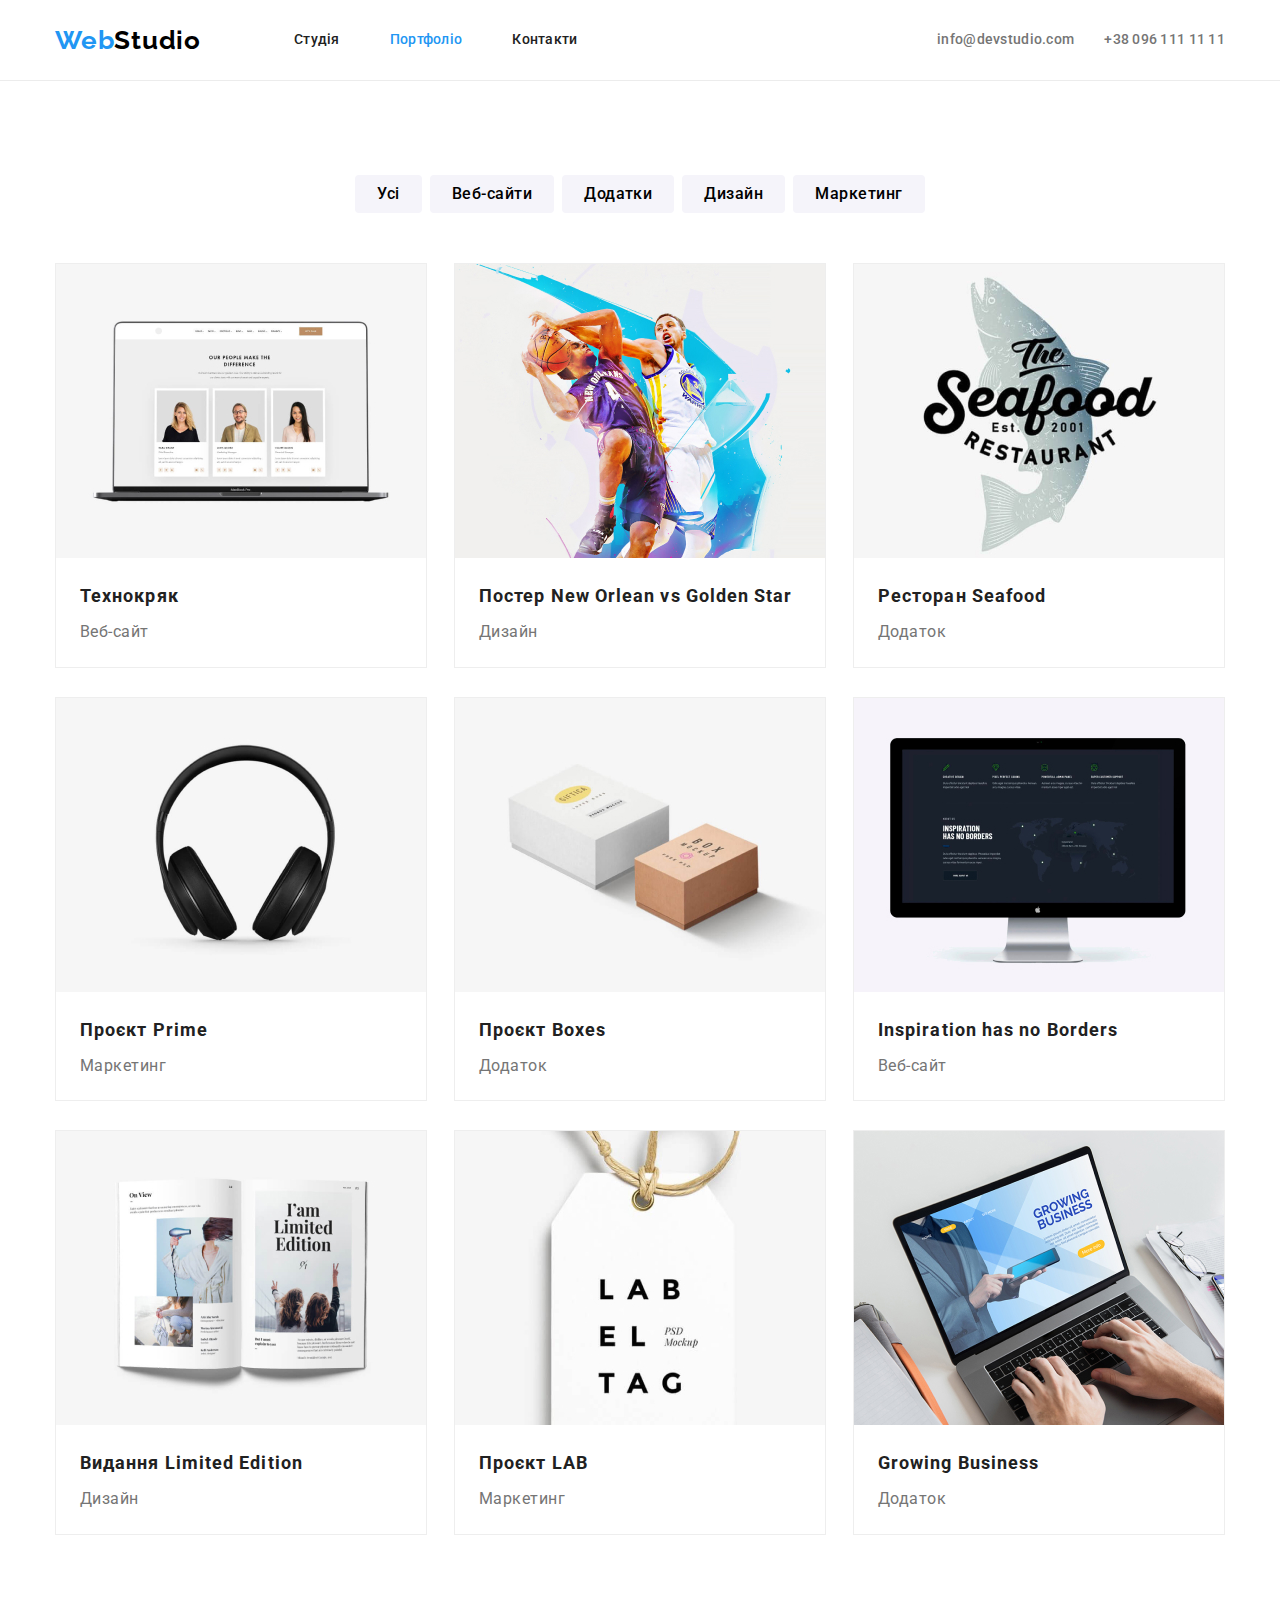
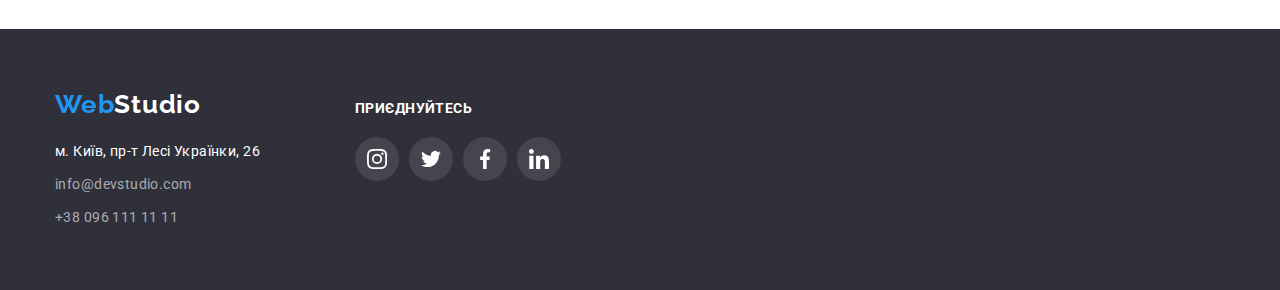
==== portfolio.html @ 4156b17c "hw" ====
<!DOCTYPE html>
<html lang="uk">
  <head>
    <meta charset="UTF-8" />
    <meta http-equiv="X-UA-Compatible" content="IE=edge" />
    <meta name="viewport" content="width=device-width, initial-scale=1.0" />
    <title>Портфоліо</title>
    <link rel="preconnect" href="https://fonts.googleapis.com" />
    <link rel="preconnect" href="https://fonts.gstatic.com" crossorigin />
    <link
      href="https://fonts.googleapis.com/css2?family=Raleway:wght@700&family=Roboto:wght@400;500;700;900&display=swap"
      rel="stylesheet"
    />
    <link
      rel="stylesheet"
      href="https://cdnjs.cloudflare.com/ajax/libs/modern-normalize/1.1.0/modern-normalize.min.css"
    />
    <link rel="stylesheet" href="./css/styles.css" />
  </head>
  <body>
    <header class="header">
      <div class="container header-div">
        <nav class="header-nav">
          <a class="logo link" href="./index.html" lang="en"
            >Web<span class="logo-span-header">Studio</span></a
          >
          <ul class="menu-nav list">
            <li class="menu-nav-item">
              <a class="menu-nav-link link" href="./index.html">Студія</a>
            </li>
            <li class="menu-nav-item">
              <a class="menu-nav-link current link" href="./portfolio.html">Портфоліо</a>
            </li>
            <li class="menu-nav-item">
              <a class="menu-nav-link link" href="">Контакти</a>
            </li>
          </ul>
        </nav>
        <ul class="menu-contacts list">
          <li class="menu-contact-item">
            <a class="menu-contact-link link" href="mailto:info@devstudio.com" lang="en"
              >info@devstudio.com</a
            >
          </li>
          <li class="menu-contact-item">
            <a class="menu-contact-link link" href="tel:+380961111111">+38 096 111 11 11</a>
          </li>
        </ul>
      </div>
    </header>
    <main>
      <section class="section portfolio">
        <div class="container">
          <h2 hidden>Портфоліо</h2>
          <ul class="porfolio-buttons-class list">
            <li class="filter-button-items">
              <button class="filter-button button" type="button">Усі</button>
            </li>
            <li class="filter-button-items">
              <button class="filter-button button" type="button">Веб-сайти</button>
            </li>
            <li class="filter-button-items">
              <button class="filter-button button" type="button">Додатки</button>
            </li>
            <li class="filter-button-items">
              <button class="filter-button button" type="button">Дизайн</button>
            </li>
            <li class="filter-button-items">
              <button class="filter-button button" type="button">Маркетинг</button>
            </li>
          </ul>
          <ul class="porfolio-lists list">
            <li class="portfolio-list-item">
              <img
                class="portfolio-list-img"
                src="./images/porfolio/tech.jpg"
                alt="Ноутбук з відкритою вебсторінкою"
                height="294"
                width="370"
              />
              <h2 class="portfolio-list-name">Технокряк</h2>
              <p class="portfolio-list-class">Веб-сайт</p>
            </li>
            <li class="portfolio-list-item">
              <img
                class="portfolio-list-img"
                src="./images/porfolio/orlean-golden.jpg"
                alt="Чоловіки грають в баскетбол"
                height="294"
                width="370"
              />
              <h2 class="portfolio-list-name">Постер New Orlean vs Golden Star</h2>
              <p class="portfolio-list-class">Дизайн</p>
            </li>
            <li class="portfolio-list-item">
              <img
                class="portfolio-list-img"
                src="./images/porfolio/seafood.jpg"
                alt="Велак риба"
                height="294"
                width="370"
              />
              <h2 class="portfolio-list-name">Ресторан Seafood</h2>
              <p class="portfolio-list-class">Додаток</p>
            </li>
            <li class="portfolio-list-item">
              <img
                class="portfolio-list-img"
                src="./images/porfolio/prime.jpg"
                alt="Стерео гарнітура"
                height="294"
                width="370"
              />
              <h2 class="portfolio-list-name">Проєкт Prime</h2>
              <p class="portfolio-list-class">Маркетинг</p>
            </li>
            <li class="portfolio-list-item">
              <img
                class="portfolio-list-img"
                src="./images/porfolio/boxes.jpg"
                alt="Коробки"
                height="294"
                width="370"
              />
              <h2 class="portfolio-list-name">Проєкт Boxes</h2>
              <p class="portfolio-list-class">Додаток</p>
            </li>
            <li class="portfolio-list-item">
              <img
                class="portfolio-list-img"
                src="./images/porfolio/borders.jpg"
                alt="Екран монітору з вебсторінкою"
                height="294"
                width="370"
              />
              <h2 class="portfolio-list-name">Inspiration has no Borders</h2>
              <p class="portfolio-list-class">Веб-сайт</p>
            </li>
            <li class="portfolio-list-item">
              <img
                class="portfolio-list-img"
                src="./images/porfolio/limited-edition.jpg"
                alt="Кольоровий журнал"
                height="294"
                width="370"
              />
              <h2 class="portfolio-list-name">Видання Limited Edition</h2>
              <p class="portfolio-list-class">Дизайн</p>
            </li>
            <li class="portfolio-list-item">
              <img
                class="portfolio-list-img"
                src="./images/porfolio/lad.jpg"
                alt="Етикетка бренду"
                height="294"
                width="370"
              />
              <h2 class="portfolio-list-name">Проєкт LAB</h2>
              <p class="portfolio-list-class">Маркетинг</p>
            </li>
            <li class="portfolio-list-item">
              <img
                class="portfolio-list-img"
                src="./images/porfolio/business.jpg"
                alt="Людина працює за ноутбуком"
                height="294"
                width="370"
              />
              <h2 class="portfolio-list-name">Growing Business</h2>
              <p class="portfolio-list-class">Додаток</p>
            </li>
          </ul>
        </div>
      </section>
    </main>
    <footer class="footer">
      <div class="container footer-container">
        <div class="container-footer-left">
          <a class="logo link logo-footer" href="./index.html" lang="en"
            >Web<span class="logo-span-footer">Studio</span></a
          >
          <address class="address">
            <ul class="contact-info-list list">
              <li class="contact-info-list-item">
                <a
                  class="contact-info-item-address link"
                  href="https://bit.ly/3pXMvUd"
                  target="_blank"
                  rel="noopener noreferrer"
                  >м. Київ, пр-т Лесі Українки, 26</a
                >
              </li>
              <li class="contact-info-list-item">
                <a class="contact-info-item link" href="mailto:info@devstudio.com" lang="en"
                  >info@devstudio.com</a
                >
              </li>
              <li class="contact-info-list-item">
                <a class="contact-info-item link" href="tel:+380961111111">+38 096 111 11 11</a>
              </li>
            </ul>
          </address>
        </div>
        <div class="container-footer-center">
          <h2 class="title-link-footer">приєднуйтесь</h2>
          <ul class="footer-social-list list">
            <li class="footer-social-items">
              <a class="footer-social-link link" href="">
                <svg class="footer-link-icon" width="20" height="20">
                  <use href="./images/icons.svg#icon-instagram"></use>
                </svg>
              </a>
            </li>
            <li class="footer-social-items">
              <a class="footer-social-link link" href="">
                <svg class="footer-link-icon" width="20" height="20">
                  <use href="./images/icons.svg#icon-twitter "></use>
                </svg>
              </a>
            </li>
            <li class="footer-social-items">
              <a class="footer-social-link link" href="">
                <svg class="footer-link-icon" width="20" height="20">
                  <use href="./images/icons.svg#icon-facebook "></use>
                </svg>
              </a>
            </li>
            <li class="footer-social-items">
              <a class="footer-social-link link" href="">
                <svg class="footer-link-icon" width="20" height="20">
                  <use href="./images/icons.svg#icon-linkedin "></use>
                </svg>
              </a>
            </li>
          </ul>
        </div>
      </div>
    </footer>
  </body>
</html>
---- css/styles.css ----
:root {
    --main-font: 'Roboto', sans-serif;
    --accent-color: #2196F3;
    --main-color: #212121;
    --second-color: #757575;
    --background-color: #2F303A;
    --modal-btn-accent-color: #188CE8;
    --logo-header: #000000;
    --contact-footer-color: rgba(255, 255, 255, 0.6);
    --filter-button-bg: #F5F4FA;
    --main-light-color: #FFFFFF;
    --border-bottom-portfolio-color: #EEEEEE;
    --border-bottom-header-color: #ECECEC;
    --icon-color: #AFB1B8;
}

.section {
    padding-bottom: 94px;
    padding-top: 94px;
}
 
.container {
    width: 1200px;
    padding: 0 15px;
    margin: 0 auto;
}

.list {
    list-style: none;
    padding: 0;
    margin: 0;
}

.link {
    text-decoration: none;
    color: inherit;
}

body {
    font-family: var(--main-font);
    color: var(--main-color);
}

/* ================= COMPONENTS ================= */

/* ================= /COMPONENTS ================= */

/* ================= HEADER ================= */

.header {
    border-bottom: 1px solid var(--border-bottom-header-color);
}

.logo {
    font-family: 'Raleway', sans-serif;
    font-weight: 700;
    font-size: 26px;
    line-height: 1.19;
    letter-spacing: 0.03em;
    color: var(--accent-color);
}

.logo:hover,
.logo:focus {
    color: var(--accent-color);
}

.logo-span-header {
    color: var(--logo-header);
}

.logo:hover .logo-span-header,
.logo:focus .logo-span-header {
    color: var(--accent-color);
} 

.header-nav {
    display: flex;
    align-items: center;
}

.header-div {
    display: flex;
    align-items: center;
}

.menu-nav {
    display: flex;
    margin-left: 93px;

}

.menu-nav .menu-nav-item:not(:last-child) {
    margin-right: 50px;
}

.menu-contacts {
    display: flex;
    margin-left: auto;
    /* outline: 1px solid tomato; */
}

.menu-contacts .menu-contact-item:not(:last-child) {
    margin-right: 30px;
}
 
.menu-contact-item {
    display: block;
}

.menu-nav-link {
    display: block;
    padding-top: 32px;
    padding-bottom: 32px;
    font-weight: 500;
    font-size: 14px;
    line-height: 1.14;
    letter-spacing: 0.02em;
    
}

.menu-nav-link.current {
    color: var(--accent-color);
}

.menu-nav-link:hover,
.menu-nav-link:focus {
    color: var(--accent-color);
}

.menu-contact-link {
    /* outline: 1px solid blue; */
    font-weight: 500;
    font-size: 14px;
    line-height: 1.14;
    letter-spacing: 0.02em;
    color: var(--second-color);
    display: block;

}

.menu-contact-link:hover,
.menu-contact-link:focus {
    color: var(--accent-color);
}

.smartphone-icon {
    /* width: 10px;
    height: 16px; */
    margin-right: 10px;
    fill: currentColor;
}

.envelope-icon {
    /* width: 16px;
    height: 12px; */
    margin-right: 10px;
    fill: currentColor;
}

/* ================= /HEADER ================= */

/* ================= HERO ================= */

.hero {
    max-width: 1600px;
    height: 600px;
    margin-left: auto;
    margin-right: auto;
    padding-top: 200px;
    padding-bottom: 200px;
    text-align: center;
    background: #C4C4C4;
    background-image:  linear-gradient(
        #2F303A66 40%,
        rgba(47, 48, 58, 0.4)),
        url(../images/bg-hero/hero-bg-img.jpg)
        ;
    background-repeat: no-repeat;
    background-position: center;
    background-size: cover;
    
}


.main-title {
    margin-top: 0;
    margin-bottom: 30px;
    color: var(--main-light-color);
    font-weight: 900;
    font-size: 44px;
    line-height: 1.36;
    letter-spacing: 0.06em;
    text-transform: uppercase;
    

    
}

.modal-btn {
    padding: 10px 32px;
    font-weight: 700;
    font-size: 16px;
    line-height: 1.87;
    letter-spacing: 0.06em;
    color: var(--main-light-color);
    background: var(--accent-color);
    box-shadow: 0px 4px 4px rgba(0, 0, 0, 0.15);
    border-radius: 4px;
    cursor: pointer;
    border: 0 solid transparent;
}

.modal-btn:hover,
.modal-btn:focus {
    background: var(--modal-btn-accent-color);
}

/* ================= /HERO ================= */

/* ================= FEATURES ================= */

.features-list {
    display: flex;
}



.feature-item:not(:last-child) {
    margin-right: 30px;
} 

.cont-feature-icon {
    width: 270px;
    height: 120px;
    background: #F5F4FA;
    border-radius: 4px;
    margin-bottom: 30px;
    text-align: center;
}
 
.feature-icon {
    margin-top: 25px;
}

.feature-name {
    margin-top: 0;
    margin-bottom: 10px;
    font-weight: 700;
    font-size: 14px;
    line-height: 1.14;
    letter-spacing: 0.03em;
    text-transform: uppercase;
}
.description {
    margin-top: 0;
    margin-bottom: 0;
    font-weight: 400;
    font-size: 14px;
    line-height: 1.71;
    letter-spacing: 0.03em;
    color: var(--second-color);
}

/* ================= /FEATURES ================= */

/* ================= ABOUT ================= */


.section.about {
    padding-top: 0;
}

.about-gallery {
    display: flex;
}

.about-gallery-item:not(:last-child) {
    margin-right: 30px;
}

.about-title {
    margin-top: 0;
    margin-bottom: 50px;
    font-weight: 700;
    font-size: 36px;
    line-height: 1.16;
    text-align: center;
    letter-spacing: 0.03em;}
    

/* ================= /ABOUT ================= */

/* ================= TEAM ================= */



.section.employees {
    background: var(--filter-button-bg);
}

.employees-list-img {
    display: block;
}

.employees-list {
    display: flex;
}

.employees-list-img {
    margin-bottom: 30px;
    
}

.employees-list-item:not(:last-child) {
    margin-right: 30px;
}

.employees-list-item {
    background: var(--main-light-color);
    box-shadow: 0px 1px 3px rgba(0, 0, 0, 0.12), 0px 1px 1px rgba(0, 0, 0, 0.14), 0px 2px 1px rgba(0, 0, 0, 0.2);
    border-radius: 0px 0px 4px 4px;
}

.employees-title {
    margin-top: 0;
    margin-bottom: 50px;
    font-weight: 700;
    font-size: 36px;
    line-height: 1.16;
    text-align: center;
    letter-spacing: 0.03em;
}

.employees-list-name {
    margin-top: 0px;
    margin-bottom: 10px;
    font-weight: 500;
    font-size: 16px;
    line-height: 1.18;    
    text-align: center;
    letter-spacing: 0.03em;
}

.employees-list-position {
    margin-top: 0;
    margin-bottom: 16px;
    font-size: 16px;
    line-height: 1.18;
    text-align: center;
    letter-spacing: 0.03em;
    color: var(--second-color);
}

.employees-social-list {
    display: flex;
    margin: 0 32px 30px;
    
}

.employee-social-link {
    display: block;
    width: 44px;
    height: 44px;
    text-align: center;
    border-radius: 50%;
    color: var(--icon-color);
}

.employee-social-link:hover,
.employee-social-link:focus {
    background-color: var(--accent-color);
    color: var(--main-light-color);
}

.employees-social-items:not(:last-child) {
    margin-right: 10px;
}

.employee-link-icon {
    /* width: 20px;
    height: 20px; */
    fill: currentColor;
    margin-top: 12px;
}

/* ================= /TEAM ================= */

/* ================= CUSTOMERS ================= */

.customers-title {
    margin-top: 0;
    margin-bottom: 50px;
    font-weight: 700;
    font-size: 36px;
    line-height: 1.16;
    text-align: center;
    letter-spacing: 0.03em;
    color: var(--main-color);
}

.customers-list {
    display: flex;
}

.customer-list-item:not(:last-child) {
    margin-right: 30px;
}

.customer-link {
    display: block;
    width: 170px;
    height: 92px;
    border: 1px solid var(--icon-color);
    border-radius: 4px;
    color: var(--icon-color);
    text-align: center;
    
}

.customer-link:hover,
.customer-link:focus {
    color: var(--accent-color);
    border-color: var(--accent-color);
}



.customer-link-icon {
    /* width: 106px;
    height: 60px; */
    fill: currentColor;
    margin-top: 16px;
}

/* ================= /CUSTOMERS ================= */

/* ================= FOOTER ================= */

.contact-info-list {
    padding-bottom: 60px;
    margin-top: 20px;
    display: flex;
    flex-direction: column;
}

.contact-info-list-item:not(:last-child) {
    margin-bottom: 9px;
    margin-right: 25px;
}

.footer-container {
    display: flex;
}


.container-footer-left {
    margin-right: 70px;
}

.logo-footer {
    padding-top: 60px;
    display: block;
}



.logo-span-footer {
    color: var(--main-light-color);
}

.logo:hover .logo-span-footer,
.logo:focus .logo-span-footer {
    color: var(--accent-color);
}

.footer {
    background: var(--background-color);
}
.contact-info-item-address {
    font-size: 14px;
    line-height: 1.7;
    letter-spacing: 0.03em;
    color: var(--main-light-color);
}

.contact-info-item-address:hover,
.contact-info-item-address:focus {
    color: var(--accent-color);
}

.contact-info-item {
    font-size: 14px;
    line-height: 1.7;
    letter-spacing: 0.03em;
    color: var(--contact-footer-color);
}

.contact-info-item:hover,
.contact-info-item:focus {
    color: var(--accent-color);
}
.address {
    font-style: normal;
}

.title-link-footer {
    font-weight: 700;
    font-size: 14px;
    line-height: 1.14;
    letter-spacing: 0.03em;
    text-transform: uppercase;
    color: var(--main-light-color);
    margin-top: 72px;
    margin-bottom: 0;
}
 
.footer-social-list {
    display: flex;
    margin-top: 20px;

}

.footer-social-link {
    display: block;
    width: 44px;
    height: 44px;
    text-align: center;
    border-radius: 50%;
    color: var(--main-light-color);
    background: rgba(255, 255, 255, 0.1);
}

.footer-social-link:hover,
.footer-social-link:focus {
    background-color: var(--accent-color);
    color: var(--main-light-color);
}

.footer-social-items:not(:last-child) {
    margin-right: 10px;
}

.footer-link-icon {
    /* width: 20px;
    height: 20px; */
    fill: currentColor;
    margin-top: 12px;
}

/* ================= /FOOTER ================= */

/* ================= PORTFOLIO ================= */



.porfolio-buttons-class {
    display: flex;
    justify-content: center;
    margin-bottom: 50px;
}

.porfolio-lists {
    display: flex;
    flex-wrap: wrap;
}

.portfolio-list-item {
    margin-right: 27px;
    margin-bottom: 29px;
    border: 1px solid var(--border-bottom-portfolio-color);
}

.portfolio-list-item:hover,
.portfolio-list-item:focus {
    box-shadow: 0px 1px 1px rgba(0, 0, 0, 0.12), 0px 4px 4px rgba(0, 0, 0, 0.06), 1px 4px 6px rgba(0, 0, 0, 0.16);
}

.portfolio-list-item:nth-child(3n) {
    margin-right: 0;
}

.portfolio-list-item:nth-last-child(-n + 3) {
    margin-bottom: 0;
}

.filter-button-items:not(:last-child) {
    margin-right: 8px;
}

.filter-button {
    padding: 6px 22px;
    font-weight: 500;
    font-size: 16px;
    line-height: 1.62;
    text-align: center;
    letter-spacing: 0.03em;
    cursor: pointer;
    background: var(--filter-button-bg);
    border-radius: 4px;
    border: 0 solid transparent;
}

.filter-button:hover,
.filter-button:focus {
    color: var(--main-light-color);
    background: var(--accent-color);
    box-shadow: 0px 3px 1px rgba(0, 0, 0, 0.1), 0px 1px 2px rgba(0, 0, 0, 0.08), 0px 2px 2px rgba(0, 0, 0, 0.12);
    border-radius: 4px;
}

.portfolio-list-img {
    margin-bottom: 20px;
    display: block;
}

.portfolio-list-name {
    margin-top: 0;
    margin-bottom: 4px;
    font-weight: 700;
    font-size: 18px;
    line-height: 2;
    letter-spacing: 0.06em;
    margin-left: 24px;
}

.portfolio-list-class {
    margin-top: 0;
    margin-bottom: 20px;
    font-size: 16px;
    line-height: 1.8;
    letter-spacing: 0.03em;
    color: var(--second-color);
    margin-left: 24px;
}

/* ================= /PORTFOLIO ================= */
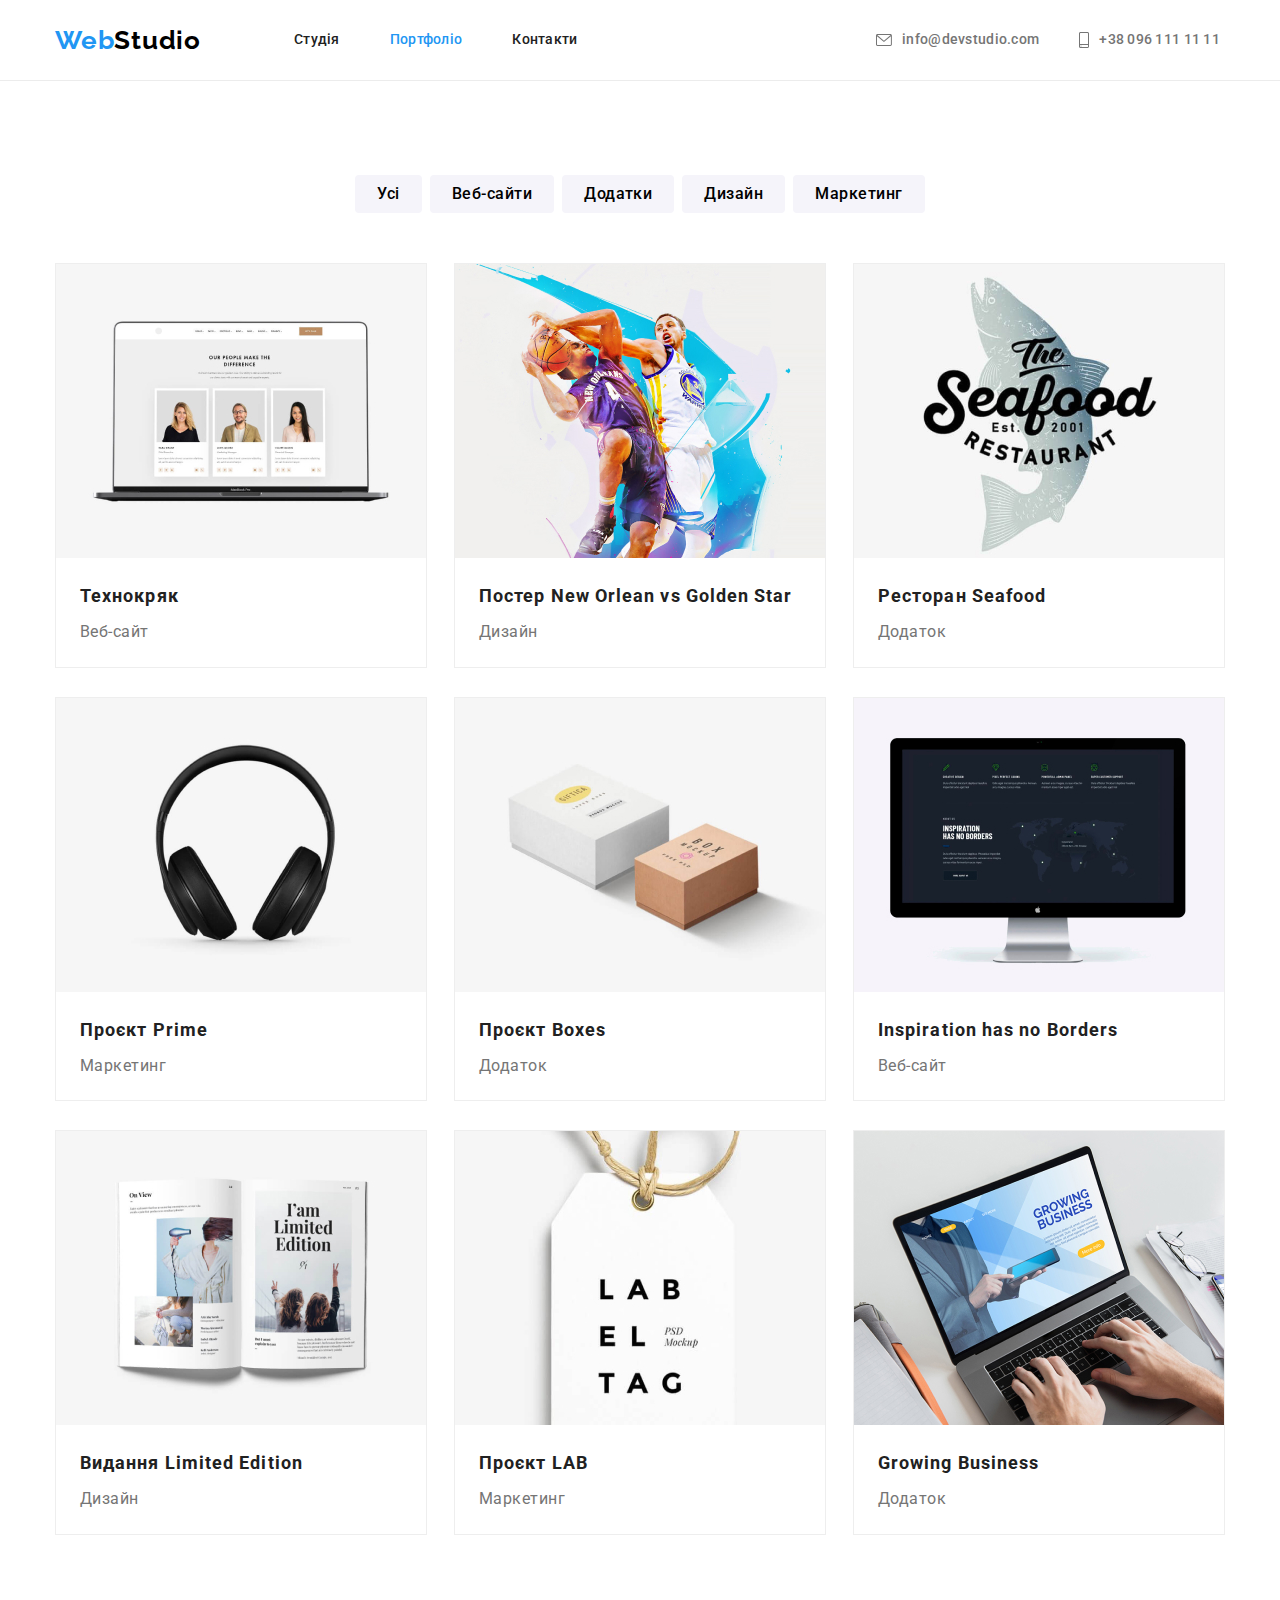
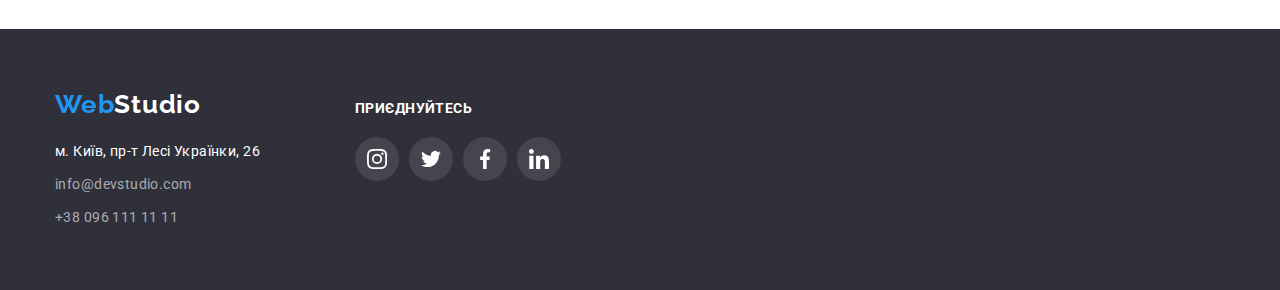
==== commit ca3ade17: "fixsed hw" ====
--- a/portfolio.html
+++ b/portfolio.html
@@ -39,11 +39,17 @@
         <ul class="menu-contacts list">
           <li class="menu-contact-item">
             <a class="menu-contact-link link" href="mailto:info@devstudio.com" lang="en"
+              ><svg class="envelope-icon" width="16" height="12">
+                <use href="./images/icons.svg#icon-envelope"></use></svg
               >info@devstudio.com</a
             >
           </li>
           <li class="menu-contact-item">
-            <a class="menu-contact-link link" href="tel:+380961111111">+38 096 111 11 11</a>
+            <a class="menu-contact-link link" href="tel:+380961111111"
+              ><svg class="smartphone-icon" width="10" height="16">
+                <use href="./images/icons.svg#icon-smartphone"></use></svg
+              >+38 096 111 11 11</a
+            >
           </li>
         </ul>
       </div>
--- a/css/styles.css
+++ b/css/styles.css
@@ -97,17 +97,12 @@
 .menu-contacts {
     display: flex;
     margin-left: auto;
-    /* outline: 1px solid tomato; */
 }
 
 .menu-contacts .menu-contact-item:not(:last-child) {
     margin-right: 30px;
 }
  
-.menu-contact-item {
-    display: block;
-}
-
 .menu-nav-link {
     display: block;
     padding-top: 32px;
@@ -129,14 +124,13 @@
 }
 
 .menu-contact-link {
-    /* outline: 1px solid blue; */
     font-weight: 500;
     font-size: 14px;
     line-height: 1.14;
     letter-spacing: 0.02em;
     color: var(--second-color);
-    display: block;
-
+    display: inline-block;
+    padding: 5px;
 }
 
 .menu-contact-link:hover,
@@ -145,17 +139,15 @@
 }
 
 .smartphone-icon {
-    /* width: 10px;
-    height: 16px; */
     margin-right: 10px;
     fill: currentColor;
+    vertical-align: middle;
 }
 
 .envelope-icon {
-    /* width: 16px;
-    height: 12px; */
     margin-right: 10px;
     fill: currentColor;
+    vertical-align: middle;
 }
 
 /* ================= /HEADER ================= */
@@ -568,7 +560,7 @@
 .portfolio-list-item {
     margin-right: 27px;
     margin-bottom: 29px;
-    border: 1px solid var(--border-bottom-portfolio-color);
+    border: 1px solid var(--border-bottom-portfolio-color) ;
 }
 
 .portfolio-list-item:hover,
